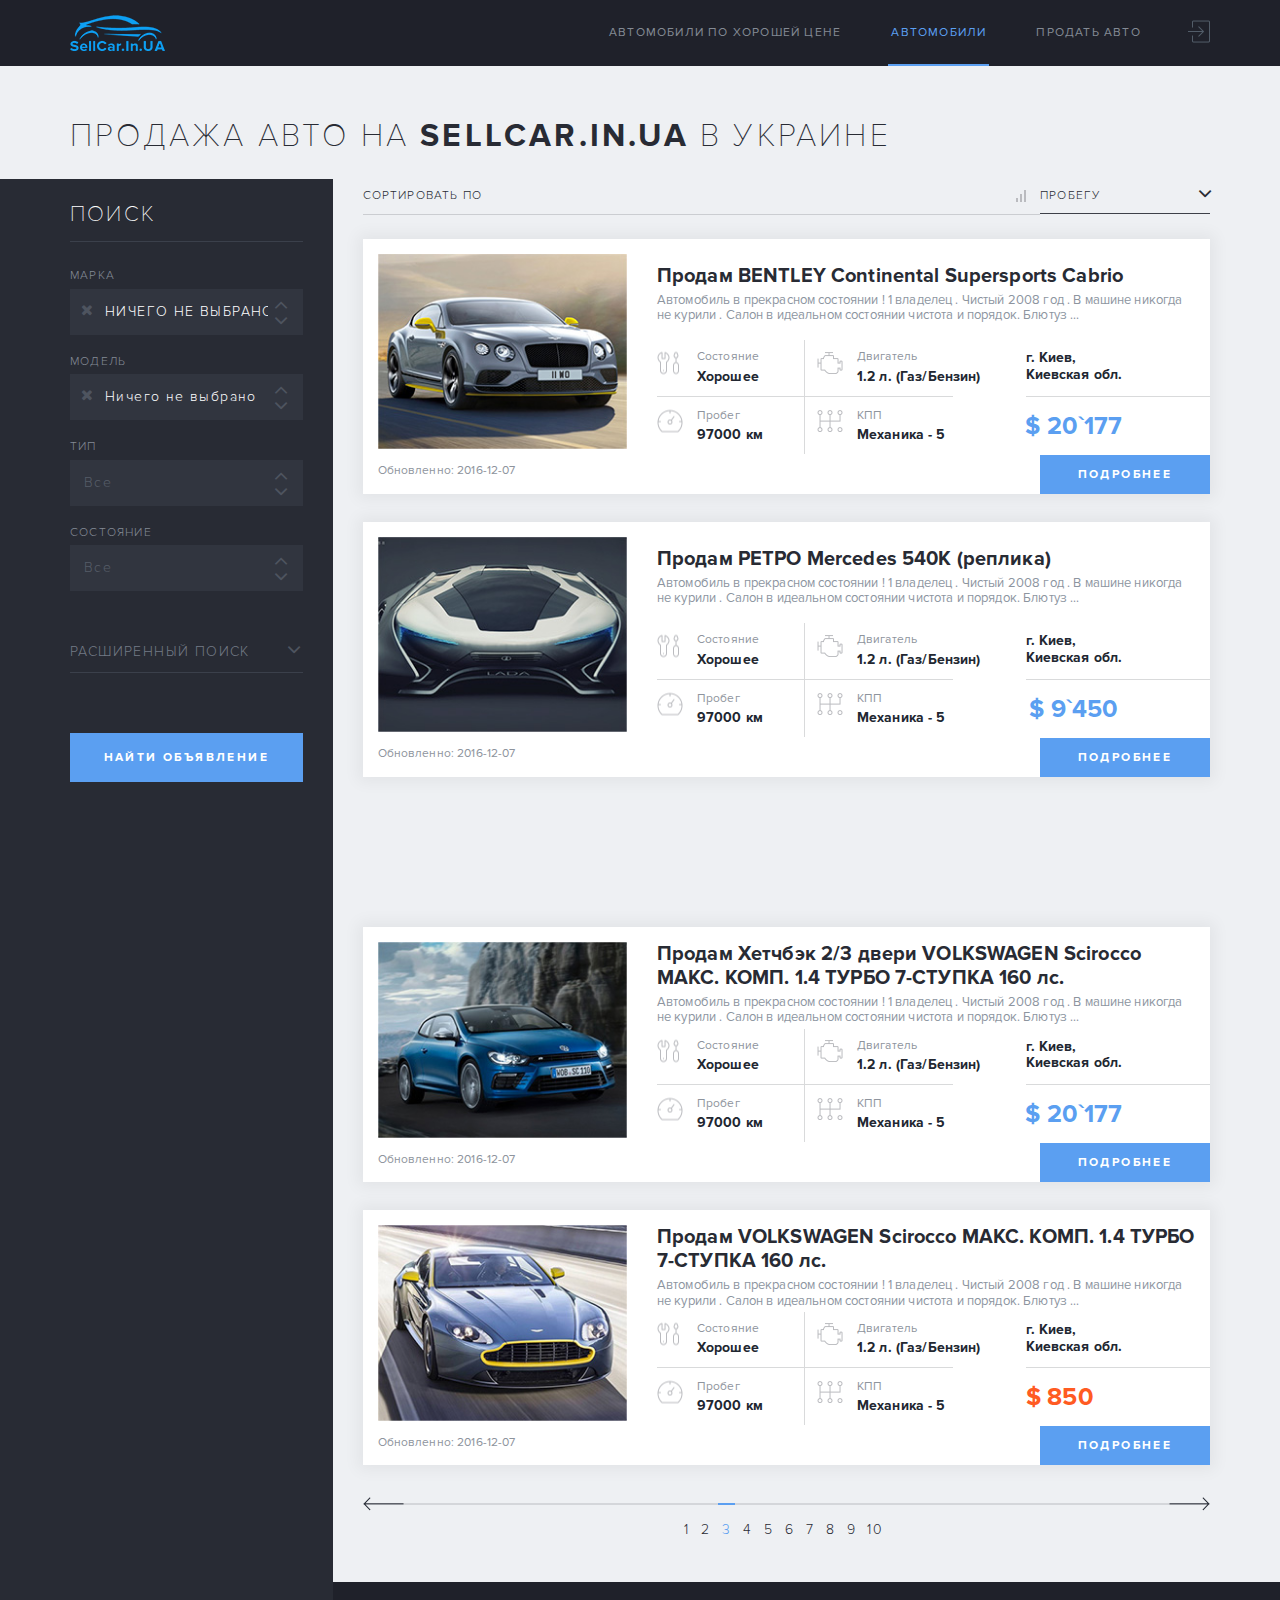
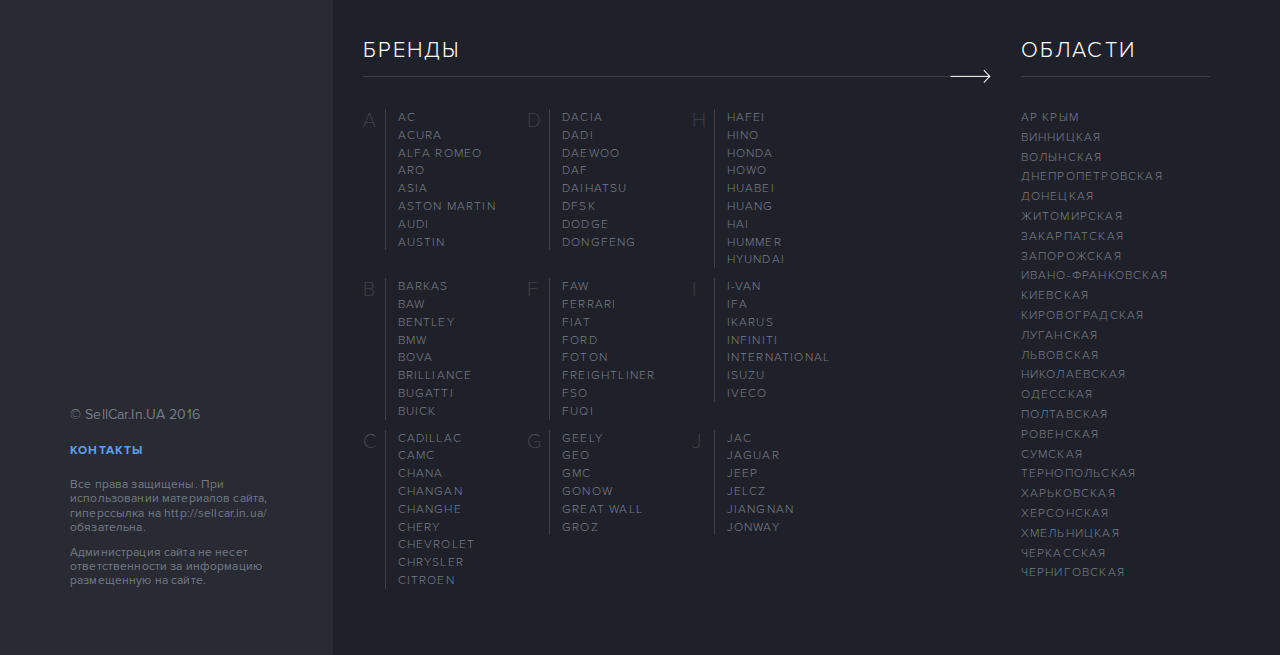
==== index.html @ 5cce1092 "add project" ====
<!DOCTYPE html>
<html lang="en">
  <head>
    <title>SellCar</title>
    <meta charset="utf-8">
    <meta name="format-detection" content="telephone=no">
    <meta name="viewport" content="width=device-width, height=device-height, initial-scale=1.0, maximum-scale=1.0, user-scalable=0">
    <meta http-equiv="X-UA-Compatible" content="IE=Edge">
    <meta name="keywords" content="intense web design multipurpose template">
    <meta name="date" content="Dec 26">
    <link rel="icon" href="images/favicon.ico" type="image/x-icon">
    <link rel="stylesheet" type="text/css" href="//fonts.googleapis.com/css?family=Montserrat:400,700%7CLato:300,300italic,400,700,900%7CYesteryear">
    <link rel="stylesheet" href="css/bootstrap.min.css">
    <link rel="stylesheet" href="css/font-awesome.min.css">
    <link rel="stylesheet" href="css/style.css">
  </head>
  <body>
    <div class="page">
      <header class="page-header">
        <nav class="navbar navbar-default">
          <div class="container">
            <div class="navbar-inner">
              <div class="navbar-header">
                <button class="navbar-toggle collapsed" type="button" data-toggle="collapse" data-target="#bs-example-navbar-collapse-1" aria-expanded="false"><span class="sr-only">Toggle navigation</span><span class="icon-bar"></span><span class="icon-bar"></span><span class="icon-bar"></span></button><a class="navbar-brand" href="index.html"><img src="images/logo-95x36.png" width="95" height="36" alt=""></a>
              </div>
              <div class="collapse navbar-collapse" id="bs-example-navbar-collapse-1">
                <ul class="nav navbar-nav navbar-right">
                  <li><a href="#">Автомобили по хорошей цене</a></li>
                  <li class="active"><a href="index.html">Автомобили</a></li>
                  <li><a href="#">Продать Авто</a></li>
                  <li class="btn-sing-off"><a href="#"><span>войти</span><img src="images/sing-off.png" width="22" height="23" alt=""></a></li>
                </ul>
              </div>
            </div>
          </div>
        </nav>
      </header>
      <main class="page-content">
        <section class="section-md section-relative">
          <div class="container">
            <h3 class="text-thin text-spacing-100 text-uppercase text-secondary-2 offset-inverse-2">Продажа авто на <span class="text-bold">Sellcar.In.UA</span> в Украине</h3>
            <div class="row row-main">
              <div class="col-lg-3 sidebar-wrap">
                <div class="icon-collapse" data-toggle="collapse" data-target="#firstCollapse" aria-expanded="false" aria-controls="firstCollapse">
                  <div class="icon-collapse-left"><img src="images/icon-2.png" alt=""></div>
                  <div class="icon-collapse-right"><img src="images/icon-7.png" alt=""></div>
                </div>
                <aside class="sidebar collapse collapse-sidebar" id="firstCollapse">
                  <h4 class="text-uppercase text-spacing-100 text-thin">Поиск</h4>
                  <form class="form-sidebar" method="post" action="#">
                    <div class="form-group form-group-arrow-left form-group-dropd-uppercace">
                      <label>марка</label>
                      <select class="selectpicker" data-live-search="true" multiple data-max-options="3">
                        <option data-tokens="Audi">Audi</option>
                        <option data-tokens="Baw">Baw</option>
                        <option data-tokens="Bentley">Bentley</option>
                        <option data-tokens="BMW">BMW</option>
                        <option data-tokens="Bova">Bova</option>
                      </select>
                    </div>
                    <div class="form-group form-group-arrow-left form-group-arrow-left-ttn">
                      <label>модель</label>
                      <select class="selectpicker" data-live-search="true" multiple data-max-options="3">
                        <option data-tokens="Continental">Continental</option>
                        <option data-tokens="Continental 2">Continental 2</option>
                        <option data-tokens="Continental 3">Continental 3</option>
                        <option data-tokens="Continental 4">Continental 4</option>
                      </select>
                    </div>
                    <div class="form-group">
                      <label>тип</label>
                      <select class="selectpicker">
                        <optgroup>
                          <option>Все</option>
                          <option>Авиа-транспорт</option>
                          <option>Водный-транспорт</option>
                        </optgroup>
                        <optgroup label="Коммерческие авто">
                          <option>Автобус</option>
                          <option>Фургон</option>
                        </optgroup>
                        <optgroup label="Легковые авто">
                          <option>Внедорожник</option>
                          <option>Купе</option>
                        </optgroup>
                      </select>
                    </div>
                    <div class="form-group">
                      <label>состояние</label>
                      <select class="selectpicker">
                        <option>Все</option>
                        <option>Все 2</option>
                        <option>Все 3</option>
                      </select>
                    </div>
                    <div class="select-collapse" data-toggle="collapse" data-target="#secondCollapse" aria-expanded="false" aria-controls="secondCollapse">расширенный поиск</div>
                    <div class="collapse" id="secondCollapse">
                      <div class="form-group-wrap-grid">
                        <div class="form-group">
                          <label>Год</label>
                          <div class="input-group spinner">
                            <input class="form-control" type="number" placeholder="От" min="0" max="30">
                            <div class="input-group-btn-vertical">
                              <button class="btn" type="button"><i class="fa fa-angle-up"></i></button>
                              <button class="btn" type="button"><i class="fa fa-angle-down"></i></button>
                            </div>
                          </div>
                        </div>
                        <div class="form-group">
                          <div class="input-group spinner">
                            <input class="form-control" type="number" placeholder="До" min="0" max="30">
                            <div class="input-group-btn-vertical">
                              <button class="btn" type="button"><i class="fa fa-angle-up"></i></button>
                              <button class="btn" type="button"><i class="fa fa-angle-down"></i></button>
                            </div>
                          </div>
                        </div>
                      </div>
                      <div class="form-group-wrap-grid">
                        <div class="form-group">
                          <label>цена</label>
                          <div class="input-group spinner">
                            <input class="form-control" type="number" placeholder="От" min="0" max="30">
                            <div class="input-group-btn-vertical">
                              <button class="btn" type="button"><i class="fa fa-angle-up"></i></button>
                              <button class="btn" type="button"><i class="fa fa-angle-down"></i></button>
                            </div>
                          </div>
                        </div>
                        <div class="form-group">
                          <div class="input-group spinner">
                            <input class="form-control" type="number" placeholder="До" min="0" max="30">
                            <div class="input-group-btn-vertical">
                              <button class="btn" type="button"><i class="fa fa-angle-up"></i></button>
                              <button class="btn" type="button"><i class="fa fa-angle-down"></i></button>
                            </div>
                          </div>
                        </div>
                      </div>
                      <div class="form-group checkbox-wrap">
                        <div class="checkbox">
                          <input id="checkbox1" type="checkbox">
                          <label for="checkbox1">Хорошая цена</label>
                        </div>
                      </div>
                      <div class="form-group">
                        <label>Область</label>
                        <select class="selectpicker">
                          <option>Вся Украина</option>
                          <option>Вся Украина 2</option>
                          <option>Вся Украина 3</option>
                        </select>
                      </div>
                      <div class="form-group">
                        <label>Город</label>
                        <select class="selectpicker">
                          <option>Все города</option>
                          <option>Все города 2</option>
                          <option>Все города 3</option>
                        </select>
                      </div>
                      <div class="form-group-wrap-grid">
                        <div class="form-group">
                          <label>Двигатель</label>
                          <div class="input-group spinner">
                            <input class="form-control" type="number" placeholder="От" min="0" max="30">
                            <div class="input-group-btn-vertical">
                              <button class="btn" type="button"><i class="fa fa-angle-up"></i></button>
                              <button class="btn" type="button"><i class="fa fa-angle-down"></i></button>
                            </div>
                          </div>
                        </div>
                        <div class="form-group">
                          <div class="input-group spinner">
                            <input class="form-control" type="number" placeholder="До" min="0" max="30">
                            <div class="input-group-btn-vertical">
                              <button class="btn" type="button"><i class="fa fa-angle-up"></i></button>
                              <button class="btn" type="button"><i class="fa fa-angle-down"></i></button>
                            </div>
                          </div>
                        </div>
                      </div>
                      <div class="form-group">
                        <label>Топливо</label>
                        <select class="selectpicker">
                          <option>-</option>
                          <option>Топливо 2</option>
                          <option>Топливо 3</option>
                        </select>
                      </div>
                      <div class="form-group">
                        <label>КПП</label>
                        <select class="selectpicker">
                          <option>-</option>
                          <option>КПП 2</option>
                          <option>КПП 3</option>
                        </select>
                      </div>
                      <div class="form-group">
                        <label>Привод</label>
                        <select class="selectpicker">
                          <option>-</option>
                          <option>Привод 2</option>
                          <option>Привод 2</option>
                        </select>
                      </div>
                    </div>
                    <button class="btn btn-block btn-primary" type="submit">найти объявление</button>
                  </form>
                </aside>
              </div>
              <div class="col-lg-9">
                <div class="inset-left-sidebar">
                  <div class="toolbar">
                    <div class="toolbar-left">
                      <p>сортировать по</p>
                    </div>
                    <div class="toolbar-right">
                      <select class="selectpicker">
                        <option>пробегу</option>
                        <option>пробегу 2</option>
                        <option>пробегу 3</option>
                      </select>
                    </div>
                  </div>
                  <article class="post-new">
                    <div class="post-new-top-wrap">
                      <div class="post-new-top-inner">
                        <div class="post-new-title text-bold"><a href="#">Продам  BENTLEY Continental Supersports Cabrio</a></div>
                        <div class="post-new-desc">Автомобиль в прекрасном состоянии ! 1 владелец . Чистый 2008 год . В машине никогда не курили . Салон в идеальном состоянии чистота и порядок. Блютуз ...</div>
                      </div>
                      <div class="post-new-img-wrap"><a class="reveal-block" href="#"><img src="images/post-01.jpg" alt=""></a></div>
                    </div>
                    <div class="post-new-bottom-wrap">
                      <div class="post-new-grid-caption">
                        <div class="post-new-column-wrap">
                          <div class="post-new-column">
                            <div class="post-new-desc-title icon-3">Состояние</div>
                            <div class="post-new-desc-desc text-bold">Хорошее</div>
                          </div>
                          <div class="post-new-column">
                            <div class="post-new-desc-title icon-5">Пробег</div>
                            <div class="post-new-desc-desc text-bold">97000 км</div>
                          </div>
                        </div>
                        <div class="post-new-column-wrap">
                          <div class="post-new-column">
                            <div class="post-new-desc-title icon-4">Двигатель</div>
                            <div class="post-new-desc-desc text-bold">1.2 л. (Газ/Бензин)</div>
                          </div>
                          <div class="post-new-column">
                            <div class="post-new-desc-title icon-6">КПП</div>
                            <div class="post-new-desc-desc text-bold">Механика - 5</div>
                          </div>
                        </div>
                      </div>
                      <div class="post-new-bottom">
                        <div class="post-new-bottom-left">
                          <div class="post-new-desc-desc text-bold">г. Киев, <br> Киевская обл.</div>
                          <div class="post-new-desc-title post-new-meta">Обновленно: <br> 2016-12-07</div>
                        </div>
                        <div class="post-new-bottom-right">
                          <div class="post-new-price">$ 20`177</div><a class="btn btn-primary" href="#">подробнее</a>
                        </div>
                      </div>
                    </div>
                  </article>
                  <article class="post-new">
                    <div class="post-new-top-wrap">
                      <div class="post-new-top-inner">
                        <div class="post-new-title text-bold"><a href="#">Продам  РЕТРО Mercedes 540K (реплика)</a></div>
                        <div class="post-new-desc">Автомобиль в прекрасном состоянии ! 1 владелец . Чистый 2008 год . В машине никогда не курили . Салон в идеальном состоянии чистота и порядок. Блютуз ...</div>
                      </div>
                      <div class="post-new-img-wrap"><a class="reveal-block" href="#"><img src="images/post-02.jpg" alt=""></a></div>
                    </div>
                    <div class="post-new-bottom-wrap">
                      <div class="post-new-grid-caption">
                        <div class="post-new-column-wrap">
                          <div class="post-new-column">
                            <div class="post-new-desc-title icon-3">Состояние</div>
                            <div class="post-new-desc-desc text-bold">Хорошее</div>
                          </div>
                          <div class="post-new-column">
                            <div class="post-new-desc-title icon-5">Пробег</div>
                            <div class="post-new-desc-desc text-bold">97000 км</div>
                          </div>
                        </div>
                        <div class="post-new-column-wrap">
                          <div class="post-new-column">
                            <div class="post-new-desc-title icon-4">Двигатель</div>
                            <div class="post-new-desc-desc text-bold">1.2 л. (Газ/Бензин)</div>
                          </div>
                          <div class="post-new-column">
                            <div class="post-new-desc-title icon-6">КПП</div>
                            <div class="post-new-desc-desc text-bold">Механика - 5</div>
                          </div>
                        </div>
                      </div>
                      <div class="post-new-bottom">
                        <div class="post-new-bottom-left">
                          <div class="post-new-desc-desc text-bold">г. Киев, <br> Киевская обл.</div>
                          <div class="post-new-desc-title post-new-meta">Обновленно: <br> 2016-12-07</div>
                        </div>
                        <div class="post-new-bottom-right">
                          <div class="post-new-price">$ 9`450</div><a class="btn btn-primary" href="#">подробнее</a>
                        </div>
                      </div>
                    </div>
                  </article>
                  <article class="post-new post-new-offset post-new-offset-top">
                    <div class="post-new-top-wrap">
                      <div class="post-new-top-inner">
                        <div class="post-new-title text-bold"><a href="#">Продам Хетчбэк 2/3 двери VOLKSWAGEN Scirocco МАКС. КОМП. 1.4 ТУРБО 7-СТУПКА 160 лс.</a></div>
                        <div class="post-new-desc">Автомобиль в прекрасном состоянии ! 1 владелец . Чистый 2008 год . В машине никогда не курили . Салон в идеальном состоянии чистота и порядок. Блютуз ...</div>
                      </div>
                      <div class="post-new-img-wrap"><a class="reveal-block" href="#"><img src="images/post-03.jpg" alt=""></a></div>
                    </div>
                    <div class="post-new-bottom-wrap">
                      <div class="post-new-grid-caption">
                        <div class="post-new-column-wrap">
                          <div class="post-new-column">
                            <div class="post-new-desc-title icon-3">Состояние</div>
                            <div class="post-new-desc-desc text-bold">Хорошее</div>
                          </div>
                          <div class="post-new-column">
                            <div class="post-new-desc-title icon-5">Пробег</div>
                            <div class="post-new-desc-desc text-bold">97000 км</div>
                          </div>
                        </div>
                        <div class="post-new-column-wrap">
                          <div class="post-new-column">
                            <div class="post-new-desc-title icon-4">Двигатель</div>
                            <div class="post-new-desc-desc text-bold">1.2 л. (Газ/Бензин)</div>
                          </div>
                          <div class="post-new-column">
                            <div class="post-new-desc-title icon-6">КПП</div>
                            <div class="post-new-desc-desc text-bold">Механика - 5</div>
                          </div>
                        </div>
                      </div>
                      <div class="post-new-bottom">
                        <div class="post-new-bottom-left">
                          <div class="post-new-desc-desc text-bold">г. Киев, <br> Киевская обл.</div>
                          <div class="post-new-desc-title post-new-meta">Обновленно: <br> 2016-12-07</div>
                        </div>
                        <div class="post-new-bottom-right">
                          <div class="post-new-price">$ 20`177</div><a class="btn btn-primary" href="#">подробнее</a>
                        </div>
                      </div>
                    </div>
                  </article>
                  <article class="post-new post-new-offset-top">
                    <div class="post-new-top-wrap">
                      <div class="post-new-top-inner">
                        <div class="post-new-title text-bold"><a href="#">Продам VOLKSWAGEN Scirocco  МАКС. КОМП. 1.4 ТУРБО 7-СТУПКА 160 лс.</a></div>
                        <div class="post-new-desc">Автомобиль в прекрасном состоянии ! 1 владелец . Чистый 2008 год . В машине никогда не курили . Салон в идеальном состоянии чистота и порядок. Блютуз ...</div>
                      </div>
                      <div class="post-new-img-wrap"><a class="reveal-block" href="#"><img src="images/post-04.jpg" alt=""></a></div>
                    </div>
                    <div class="post-new-bottom-wrap">
                      <div class="post-new-grid-caption">
                        <div class="post-new-column-wrap">
                          <div class="post-new-column">
                            <div class="post-new-desc-title icon-3">Состояние</div>
                            <div class="post-new-desc-desc text-bold">Хорошее</div>
                          </div>
                          <div class="post-new-column">
                            <div class="post-new-desc-title icon-5">Пробег</div>
                            <div class="post-new-desc-desc text-bold">97000 км</div>
                          </div>
                        </div>
                        <div class="post-new-column-wrap">
                          <div class="post-new-column">
                            <div class="post-new-desc-title icon-4">Двигатель</div>
                            <div class="post-new-desc-desc text-bold">1.2 л. (Газ/Бензин)</div>
                          </div>
                          <div class="post-new-column">
                            <div class="post-new-desc-title icon-6">КПП</div>
                            <div class="post-new-desc-desc text-bold">Механика - 5</div>
                          </div>
                        </div>
                      </div>
                      <div class="post-new-bottom">
                        <div class="post-new-bottom-left">
                          <div class="post-new-desc-desc text-bold">г. Киев, <br> Киевская обл.</div>
                          <div class="post-new-desc-title post-new-meta">Обновленно: <br> 2016-12-07</div>
                        </div>
                        <div class="post-new-bottom-right">
                          <div class="post-new-price post-new-price-danger">$ 850</div><a class="btn btn-primary" href="#">подробнее</a>
                        </div>
                      </div>
                    </div>
                  </article>
                  <div class="pagination-custom-wrap">
                    <div class="pagination-custom-top">
                      <div class="arrow arrow-left"><a href="#"><img src="images/arrow-left.png" alt=""></a></div>
                      <div class="arrow arrow-right"><a href="#"><img src="images/arrow-right.png" alt=""></a></div>
                    </div>
                    <ul class="pagination-custom list-inline">
                      <li><a href="#">1</a></li>
                      <li><a href="#">2</a></li>
                      <li class="active"><a href="#">3</a></li>
                      <li class="more"><a href="#">...</a></li>
                      <li><a href="#">4</a></li>
                      <li><a href="#">5</a></li>
                      <li><a href="#">6</a></li>
                      <li><a href="#">7</a></li>
                      <li><a href="#">8</a></li>
                      <li><a href="#">9</a></li>
                      <li><a href="#">10</a></li>
                    </ul>
                  </div>
                </div>
              </div>
            </div>
          </div>
        </section>
      </main>
      <footer class="page-footer">
        <div class="container section-relative">
          <div class="row">
            <div class="col-lg-3"></div>
            <div class="col-lg-9">
              <div class="row">
                <div class="col-sm-6 col-lg-9">
                  <div class="footer-text-collapse footer-text-collapse-icon" data-toggle="collapse" data-target="#thirdCollapse" aria-expanded="false" aria-controls="thirdCollapse">Бренды</div>
                  <div class="collapse collapse-footer" id="thirdCollapse">
                    <div class="row">
                      <div class="col-lg-3">
                        <div class="list-mod-wrap"><span>A</span>
                          <ul class="list">
                            <li><a href="#">AC</a></li>
                            <li><a href="#">ACURA</a></li>
                            <li><a href="#">ALFA ROMEO</a></li>
                            <li><a href="#">ARO</a></li>
                            <li><a href="#">ASIA</a></li>
                            <li><a href="#">ASTON MARTIN</a></li>
                            <li><a href="#">AUDI</a></li>
                            <li><a href="#">AUSTIN</a></li>
                          </ul>
                        </div>
                      </div>
                      <div class="col-lg-3">
                        <div class="list-mod-wrap"><span>D</span>
                          <ul class="list">
                            <li><a href="#">DACIA</a></li>
                            <li><a href="#">DADI</a></li>
                            <li><a href="#">DAEWOO</a></li>
                            <li><a href="#">DAF</a></li>
                            <li><a href="#">DAIHATSU</a></li>
                            <li><a href="#">DFSK</a></li>
                            <li><a href="#">DODGE</a></li>
                            <li><a href="#">DONGFENG</a></li>
                          </ul>
                        </div>
                      </div>
                      <div class="col-lg-3">
                        <div class="list-mod-wrap"><span>H</span>
                          <ul class="list">
                            <li><a href="#">HAFEI</a></li>
                            <li><a href="#">HINO</a></li>
                            <li><a href="#">HONDA</a></li>
                            <li><a href="#">HOWO</a></li>
                            <li><a href="#">HUABEI</a></li>
                            <li><a href="#">HUANG</a></li>
                            <li><a href="#">HAI</a></li>
                            <li><a href="#">HUMMER</a></li>
                            <li><a href="#">HYUNDAI</a></li>
                          </ul>
                        </div>
                      </div>
                    </div>
                    <div class="row">
                      <div class="col-lg-3">
                        <div class="list-mod-wrap"><span>B</span>
                          <ul class="list">
                            <li><a href="#">BARKAS</a></li>
                            <li><a href="#">BAW</a></li>
                            <li><a href="#">BENTLEY</a></li>
                            <li><a href="#">BMW</a></li>
                            <li><a href="#">BOVA</a></li>
                            <li><a href="#">BRILLIANCE</a></li>
                            <li><a href="#">BUGATTI</a></li>
                            <li><a href="#">BUICK</a></li>
                          </ul>
                        </div>
                      </div>
                      <div class="col-lg-3">
                        <div class="list-mod-wrap"><span>F</span>
                          <ul class="list">
                            <li><a href="#">FAW</a></li>
                            <li><a href="#">FERRARI</a></li>
                            <li><a href="#">FIAT</a></li>
                            <li><a href="#">FORD</a></li>
                            <li><a href="#">FOTON</a></li>
                            <li><a href="#">FREIGHTLINER</a></li>
                            <li><a href="#">FSO</a></li>
                            <li><a href="#">FUQI</a></li>
                          </ul>
                        </div>
                      </div>
                      <div class="col-lg-3">
                        <div class="list-mod-wrap"><span>I</span>
                          <ul class="list">
                            <li><a href="#">I-VAN</a></li>
                            <li><a href="#">IFA</a></li>
                            <li><a href="#">IKARUS</a></li>
                            <li><a href="#">INFINITI</a></li>
                            <li><a href="#">INTERNATIONAL</a></li>
                            <li><a href="#">ISUZU</a></li>
                            <li><a href="#">IVECO</a></li>
                          </ul>
                        </div>
                      </div>
                    </div>
                    <div class="row">
                      <div class="col-lg-3">
                        <div class="list-mod-wrap"><span>C</span>
                          <ul class="list">
                            <li><a href="#">CADILLAC</a></li>
                            <li><a href="#">CAMC</a></li>
                            <li><a href="#">CHANA</a></li>
                            <li><a href="#">CHANGAN</a></li>
                            <li><a href="#">CHANGHE</a></li>
                            <li><a href="#">CHERY</a></li>
                            <li><a href="#">CHEVROLET</a></li>
                            <li><a href="#">CHRYSLER</a></li>
                            <li><a href="#">CITROEN</a></li>
                          </ul>
                        </div>
                      </div>
                      <div class="col-lg-3">
                        <div class="list-mod-wrap"><span>G</span>
                          <ul class="list">
                            <li><a href="#">GEELY</a></li>
                            <li><a href="#">GEO</a></li>
                            <li><a href="#">GMC</a></li>
                            <li><a href="#">GONOW</a></li>
                            <li><a href="#">GREAT WALL</a></li>
                            <li><a href="#">GROZ</a></li>
                          </ul>
                        </div>
                      </div>
                      <div class="col-lg-3">
                        <div class="list-mod-wrap"><span>J</span>
                          <ul class="list">
                            <li><a href="#">JAC</a></li>
                            <li><a href="#">JAGUAR</a></li>
                            <li><a href="#">JEEP</a></li>
                            <li><a href="#">JELCZ</a></li>
                            <li><a href="#">JIANGNAN</a></li>
                            <li><a href="#">JONWAY</a></li>
                          </ul>
                        </div>
                      </div>
                    </div>
                  </div>
                </div>
                <div class="col-sm-6 col-lg-3">
                  <div class="footer-text-collapse" data-toggle="collapse" data-target="#fourthCollapse" aria-expanded="false" aria-controls="fourthCollapse">Области</div>
                  <div class="collapse collapse-footer" id="fourthCollapse">
                    <ul class="list list-classic">
                      <li><a href="#">АР Крым</a></li>
                      <li><a href="#">Винницкая</a></li>
                      <li><a href="#">Волынская</a></li>
                      <li><a href="#">Днепропетровская</a></li>
                      <li><a href="#">Донецкая</a></li>
                      <li><a href="#">Житомирская</a></li>
                      <li><a href="#">Закарпатская</a></li>
                      <li><a href="#">Запорожская</a></li>
                      <li><a href="#">Ивано-Франковская</a></li>
                      <li><a href="#">Киевская</a></li>
                      <li><a href="#">Кировоградская</a></li>
                      <li><a href="#">Луганская</a></li>
                      <li><a href="#">Львовская</a></li>
                      <li><a href="#">Николаевская</a></li>
                      <li><a href="#">Одесская</a></li>
                      <li><a href="#">Полтавская</a></li>
                      <li><a href="#">Ровенская</a></li>
                      <li><a href="#">Сумская</a></li>
                      <li><a href="#">Тернопольская</a></li>
                      <li><a href="#">Харьковская</a></li>
                      <li><a href="#">Херсонская</a></li>
                      <li><a href="#">Хмельницкая</a></li>
                      <li><a href="#">Черкасская</a></li>
                      <li><a href="#">Черниговская</a></li>
                    </ul>
                  </div>
                </div>
              </div>
            </div>
          </div>
          <div class="contact-info-footer">
            <p class="privacy">© SellCar.In.UA 2016</p><a href="#">Контакты</a>
            <p>Все права защищены. При использовании материалов сайта, гиперссылка на http://sellcar.in.ua/ обязательна.</p>
            <p>Администрация сайта не несет ответственности за информацию размещенную на сайте.</p>
          </div>
        </div>
      </footer>
    </div>
    <script src="js/jquery.min.js"></script>
    <script src="js/bootstrap.min.js"></script>
    <script src="js/bootstrap-select.min.js"></script>
    <script src="js/script.js"></script>
  </body>
</html>
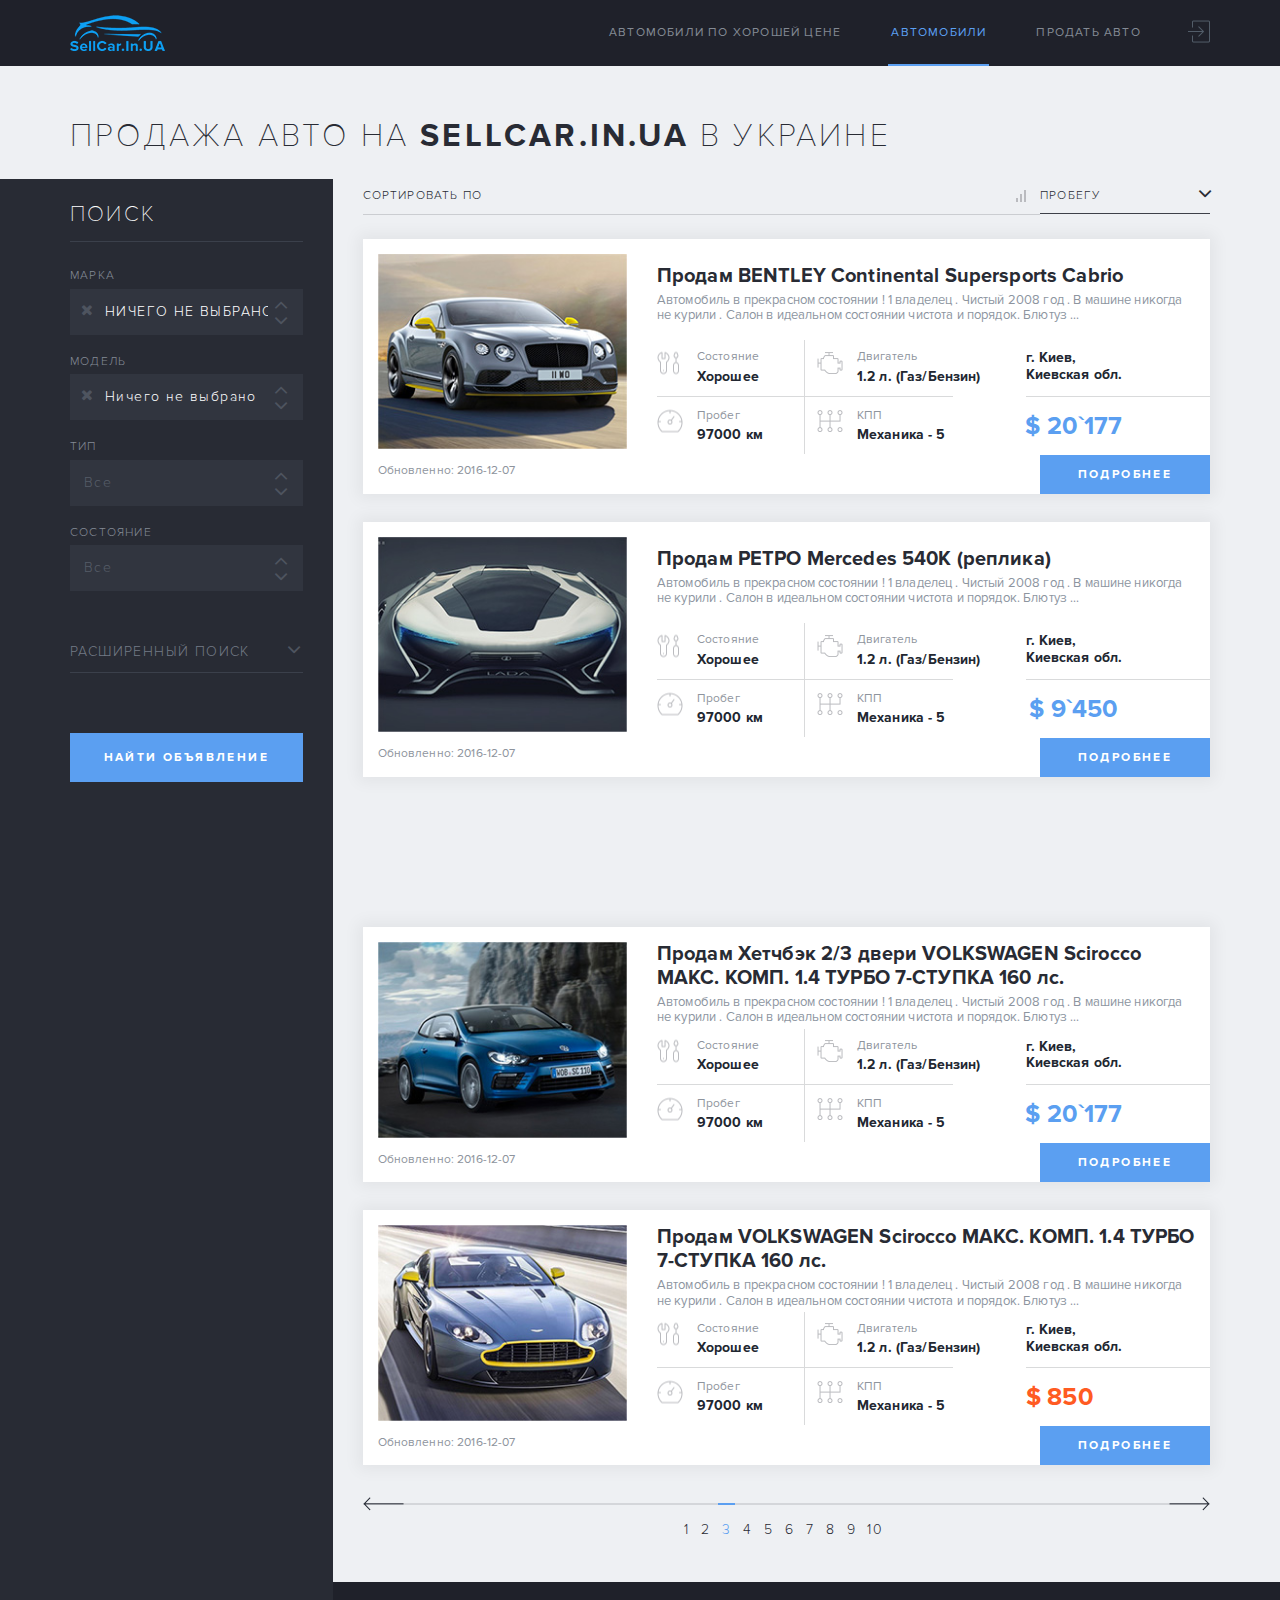
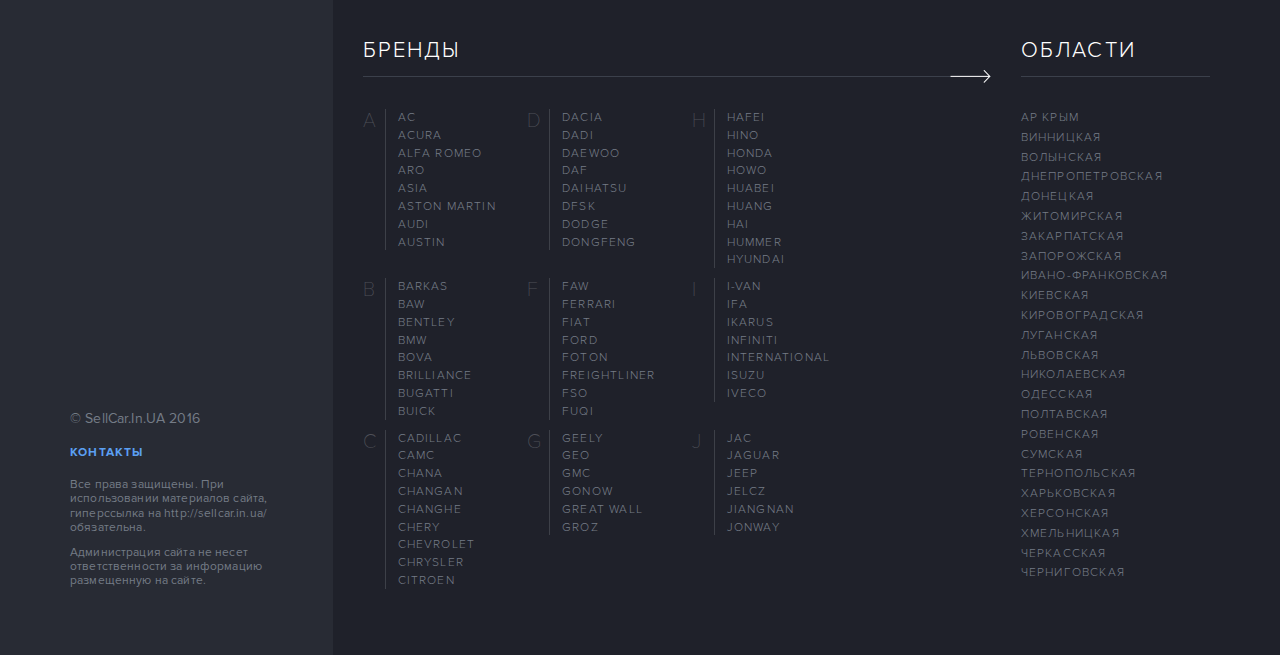
==== commit b793c9ee: "add second page" ====
--- a/index.html
+++ b/index.html
@@ -25,9 +25,9 @@
               </div>
               <div class="collapse navbar-collapse" id="bs-example-navbar-collapse-1">
                 <ul class="nav navbar-nav navbar-right">
-                  <li><a href="#">Автомобили по хорошей цене</a></li>
+                  <li><a href="index-2.html">Автомобили по хорошей цене</a></li>
                   <li class="active"><a href="index.html">Автомобили</a></li>
-                  <li><a href="#">Продать Авто</a></li>
+                  <li><a href="index-1.html">Продать Авто</a></li>
                   <li class="btn-sing-off"><a href="#"><span>войти</span><img src="images/sing-off.png" width="22" height="23" alt=""></a></li>
                 </ul>
               </div>
